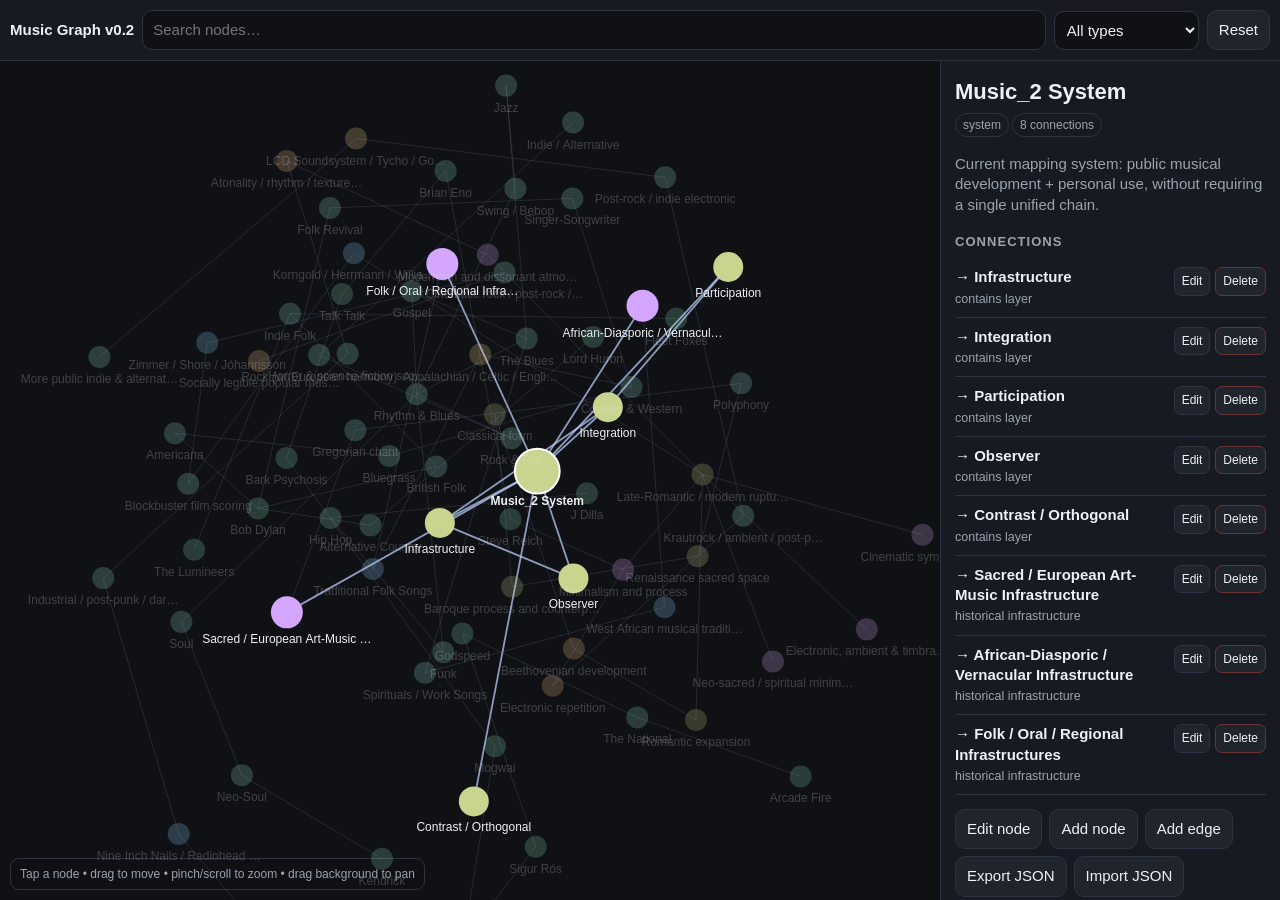
==== index.html @ 8665365a "Add files via upload" ====
<!doctype html>
<html lang="en">
<head>
<meta charset="utf-8" />
<meta name="viewport" content="width=device-width,initial-scale=1,viewport-fit=cover" />
<title>Music Graph v0.2</title>
<style>
:root{--bg:#0f1115;--panel:#171a21;--panel2:#20242d;--text:#eef1f5;--muted:#9aa3af;--border:#2d3340;--accent:#8fb5ff;--danger:#ff8f8f;--ok:#8fd9b6}
*{box-sizing:border-box} body{margin:0;font:15px/1.35 -apple-system,BlinkMacSystemFont,"Segoe UI",sans-serif;background:var(--bg);color:var(--text);height:100dvh;overflow:hidden}
button,input,select,textarea{font:inherit;color:inherit} button{background:var(--panel2);border:1px solid var(--border);border-radius:10px;padding:9px 11px} button:active{transform:translateY(1px)}
#app{display:grid;grid-template-rows:auto 1fr;height:100dvh}.topbar{display:flex;gap:8px;align-items:center;padding:10px max(10px,env(safe-area-inset-right)) 10px max(10px,env(safe-area-inset-left));border-bottom:1px solid var(--border);background:var(--panel);z-index:5}.brand{font-weight:700;white-space:nowrap}.search{flex:1;min-width:80px;background:var(--bg);border:1px solid var(--border);border-radius:10px;padding:9px 10px}.topbar select{background:var(--bg);border:1px solid var(--border);border-radius:10px;padding:9px 8px;max-width:145px}
.main{display:grid;grid-template-columns:1fr 340px;min-height:0}.canvasWrap{position:relative;min-width:0;min-height:0}.canvasWrap canvas{width:100%;height:100%;display:block;touch-action:none}.hint{position:absolute;left:10px;bottom:10px;background:#0f1115cc;border:1px solid var(--border);border-radius:9px;padding:7px 9px;color:var(--muted);font-size:12px;pointer-events:none}.panel{border-left:1px solid var(--border);background:var(--panel);padding:14px;overflow:auto}.muted{color:var(--muted)}.pill{display:inline-block;border:1px solid var(--border);border-radius:999px;padding:3px 7px;margin:2px 3px 2px 0;font-size:12px;color:var(--muted)}.nodeTitle{font-size:22px;font-weight:700;margin:2px 0 4px}.section{margin-top:18px}.section h3{font-size:13px;text-transform:uppercase;letter-spacing:.08em;color:var(--muted);margin:0 0 8px}.edge{padding:9px 0;border-bottom:1px solid var(--border)}.edgeMain{display:flex;align-items:flex-start;justify-content:space-between;gap:8px}.edgeJump{min-width:0;flex:1;cursor:pointer}.edge b{display:block;font-weight:600}.edge small{color:var(--muted)}.edgeActions{display:flex;gap:5px;flex-shrink:0}.edgeActions button{padding:5px 7px;font-size:12px;border-radius:7px}.edgeSelected{background:#20242d;border-radius:8px;padding-left:7px;padding-right:7px}.toolbar{display:flex;flex-wrap:wrap;gap:7px;margin-top:14px}.status{font-size:12px;color:var(--muted);margin-top:8px}.form{display:grid;gap:8px}.form input,.form select,.form textarea{width:100%;background:var(--bg);border:1px solid var(--border);border-radius:9px;padding:9px}.form textarea{min-height:74px;resize:vertical}.tabs{display:flex;gap:6px;margin-bottom:12px}.tabs button.active{outline:2px solid var(--accent)}.danger{border-color:#6b3434}.ok{color:var(--ok)}
#drawerBtn{display:none}.modal{position:fixed;inset:0;background:#0008;display:none;align-items:flex-end;z-index:20}.modal.open{display:flex}.sheet{background:var(--panel);border-radius:18px 18px 0 0;width:100%;max-height:82dvh;overflow:auto;padding:16px 16px calc(16px + env(safe-area-inset-bottom))}.sheetHead{display:flex;align-items:center;justify-content:space-between;margin-bottom:12px}.sheetHead h2{margin:0;font-size:18px}
@media(max-width:760px){.main{grid-template-columns:1fr}.panel{display:none}.brand{font-size:13px}.topbar select{max-width:115px}#drawerBtn{display:block}.hint{bottom:8px}.topbar{gap:6px}.topbar button{padding:9px}.search{max-width:none}}

.canvasWrap canvas{position:absolute;inset:0;z-index:2}.fallbackGraph{position:absolute;inset:0;width:100%;height:100%;z-index:1;background:var(--bg)}
.fbedges line{stroke:#4c5567;stroke-width:1.2;opacity:.55}.fbnode circle{fill:#98a2b3;stroke:#0f1115;stroke-width:2}.fbnode text{fill:#d9dee7;font-size:11px;font-family:-apple-system,BlinkMacSystemFont,"Segoe UI",sans-serif}.fbnode.root circle{fill:#d7b56d}.fbnode.layer circle{fill:#91b5e8}.fbnode.artist circle{fill:#9bc7a7}.fbnode.style circle{fill:#c7a2cf}.fbnode.other circle{fill:#aaa}
.noScriptNote{position:absolute;left:12px;top:12px;z-index:3;background:#171a21e8;border:1px solid var(--border);border-radius:10px;padding:8px 10px;color:var(--muted);font-size:12px;max-width:310px}
</style>
</head>
<body>
<div id="app">
  <div class="topbar">
    <div class="brand">Music Graph v0.2</div>
    <input id="search" class="search" placeholder="Search nodes…" autocomplete="off" />
    <select id="typeFilter"><option value="">All types</option></select>
    <button id="resetBtn" title="Reset view">Reset</button>
    <button id="drawerBtn">Details</button>
  </div>
  <div class="main">
    <div class="canvasWrap"><svg id="fallbackGraph" class="fallbackGraph" viewBox="0 0 1400 1050" preserveAspectRatio="xMidYMid meet" role="img" aria-label="Music graph overview">
<g class="fbedges"><line x1="940.7" y1="666.2" x2="958.1" y2="701.2" /><line x1="940.7" y1="666.2" x2="970.9" y2="691.3" /><line x1="940.7" y1="666.2" x2="977.9" y2="677.0" /><line x1="940.7" y1="666.2" x2="942.2" y2="702.2" /><line x1="940.7" y1="666.2" x2="969.9" y2="654.1" /><line x1="942.2" y1="702.2" x2="958.1" y2="701.2" /><line x1="958.1" y1="701.2" x2="970.9" y2="691.3" /><line x1="970.9" y1="691.3" x2="977.9" y2="677.0" /><line x1="940.7" y1="666.2" x2="892.9" y2="668.8" /><line x1="940.7" y1="666.2" x2="1001.3" y2="578.1" /><line x1="940.7" y1="666.2" x2="856.9" y2="721.9" /><line x1="892.9" y1="668.8" x2="844.2" y2="663.2" /><line x1="844.2" y1="663.2" x2="796.6" y2="647.3" /><line x1="796.6" y1="647.3" x2="754.5" y2="612.7" /><line x1="754.5" y1="612.7" x2="716.8" y2="568.0" /><line x1="716.8" y1="568.0" x2="683.6" y2="515.6" /><line x1="683.6" y1="515.6" x2="655.7" y2="456.4" /><line x1="655.7" y1="456.4" x2="634.1" y2="390.4" /><line x1="634.1" y1="390.4" x2="616.6" y2="318.6" /><line x1="616.6" y1="318.6" x2="626.1" y2="292.0" /><line x1="616.6" y1="318.6" x2="675.0" y2="290.6" /><line x1="616.6" y1="318.6" x2="559.0" y2="335.1" /><line x1="616.6" y1="318.6" x2="591.0" y2="326.6" /><line x1="616.6" y1="318.6" x2="593.2" y2="296.4" /><line x1="616.6" y1="318.6" x2="596.2" y2="254.5" /><line x1="596.2" y1="254.5" x2="578.4" y2="197.3" /><line x1="578.4" y1="197.3" x2="563.2" y2="146.4" /><line x1="563.2" y1="146.4" x2="550.6" y2="103.0" /><line x1="550.6" y1="103.0" x2="541.5" y2="70.0" /><line x1="675.0" y1="290.6" x2="727.6" y2="263.0" /><line x1="727.6" y1="263.0" x2="775.0" y2="237.1" /><line x1="775.0" y1="237.1" x2="817.1" y2="213.6" /><line x1="817.1" y1="213.6" x2="853.1" y2="193.4" /><line x1="853.1" y1="193.4" x2="881.4" y2="178.3" /><line x1="559.0" y1="335.1" x2="605.3" y2="372.0" /><line x1="605.3" y1="372.0" x2="656.8" y2="396.7" /><line x1="656.8" y1="396.7" x2="704.8" y2="415.8" /><line x1="704.8" y1="415.8" x2="746.9" y2="430.6" /><line x1="746.9" y1="430.6" x2="780.2" y2="441.6" /><line x1="487.9" y1="313.1" x2="422.5" y2="288.3" /><line x1="422.5" y1="288.3" x2="360.9" y2="259.7" /><line x1="360.9" y1="259.7" x2="304.3" y2="230.7" /><line x1="304.3" y1="230.7" x2="252.7" y2="201.8" /><line x1="252.7" y1="201.8" x2="205.8" y2="173.4" /><line x1="205.8" y1="173.4" x2="163.8" y2="145.9" /><line x1="163.8" y1="145.9" x2="127.0" y2="120.1" /><line x1="127.0" y1="120.1" x2="95.5" y2="96.8" /><line x1="95.5" y1="96.8" x2="70.0" y2="78.4" /><line x1="559.0" y1="335.1" x2="487.9" y2="313.1" /><line x1="1001.3" y1="578.1" x2="1057.2" y2="489.4" /><line x1="1057.2" y1="489.4" x2="1109.2" y2="399.9" /><line x1="1109.2" y1="399.9" x2="1158.9" y2="310.2" /><line x1="1158.9" y1="310.2" x2="1176.7" y2="269.2" /><line x1="1158.9" y1="310.2" x2="1190.9" y2="293.3" /><line x1="1190.9" y1="293.3" x2="1207.7" y2="263.5" /><line x1="1158.9" y1="310.2" x2="1198.1" y2="232.8" /><line x1="1176.7" y1="269.2" x2="1198.1" y2="232.8" /><line x1="1207.7" y1="263.5" x2="1198.1" y2="232.8" /><line x1="1198.1" y1="232.8" x2="1250.3" y2="210.0" /><line x1="1198.1" y1="232.8" x2="1192.1" y2="173.7" /><line x1="1198.1" y1="232.8" x2="1224.4" y2="177.7" /><line x1="1250.3" y1="210.0" x2="1295.4" y2="190.6" /><line x1="1192.1" y1="173.7" x2="1190.7" y2="122.4" /><line x1="1224.4" y1="177.7" x2="1248.8" y2="131.0" /><line x1="1295.4" y1="190.6" x2="1330.0" y2="177.0" /><line x1="1190.7" y1="122.4" x2="1192.9" y2="84.4" /><line x1="1248.8" y1="131.0" x2="1269.4" y2="97.7" /><line x1="856.9" y1="721.9" x2="771.1" y2="769.1" /><line x1="771.1" y1="769.1" x2="684.9" y2="809.6" /><line x1="684.9" y1="809.6" x2="599.3" y2="845.5" /><line x1="599.3" y1="845.5" x2="537.0" y2="861.8" /><line x1="599.3" y1="845.5" x2="543.5" y2="878.3" /><line x1="537.0" y1="861.8" x2="479.4" y2="882.8" /><line x1="543.5" y1="878.3" x2="486.1" y2="900.1" /><line x1="479.4" y1="882.8" x2="430.0" y2="910.1" /><line x1="486.1" y1="900.1" x2="430.0" y2="910.1" /><line x1="430.0" y1="910.1" x2="407.3" y2="948.5" /><line x1="430.0" y1="910.1" x2="366.2" y2="918.9" /><line x1="366.2" y1="918.9" x2="310.3" y2="930.0" /><line x1="407.3" y1="948.5" x2="391.5" y2="980.0" /><line x1="310.3" y1="930.0" x2="274.6" y2="928.2" /><line x1="310.3" y1="930.0" x2="281.5" y2="952.0" /></g>
<g class="fbnodes"><g class="fbnode other" transform="translate(940.7,666.2)"><circle r="7"/><text y="21" text-anchor="middle">Music_2 System</text><title>Music_2 System — system</title></g><g class="fbnode layer" transform="translate(958.1,701.2)"><circle r="7"/><text y="21" text-anchor="middle">Infrastructure</text><title>Infrastructure — layer</title></g><g class="fbnode layer" transform="translate(970.9,691.3)"><circle r="7"/><text y="21" text-anchor="middle">Integration</text><title>Integration — layer</title></g><g class="fbnode layer" transform="translate(977.9,677.0)"><circle r="7"/><text y="21" text-anchor="middle">Participation</text><title>Participation — layer</title></g><g class="fbnode layer" transform="translate(942.2,702.2)"><circle r="7"/><text y="21" text-anchor="middle">Observer</text><title>Observer — layer</title></g><g class="fbnode layer" transform="translate(969.9,654.1)"><circle r="7"/><text y="21" text-anchor="middle">Contrast / Orthogonal</text><title>Contrast / Orthogonal — layer</title></g><g class="fbnode root" transform="translate(892.9,668.8)"><circle r="11"/><text y="25" text-anchor="middle">Sacred / European Art-M…</text><title>Sacred / European Art-Music Infrastructure — infrastructure</title></g><g class="fbnode root" transform="translate(1001.3,578.1)"><circle r="11"/><text y="25" text-anchor="middle">African-Diasporic / Ver…</text><title>African-Diasporic / Vernacular Infrastructure — infrastructure</title></g><g class="fbnode root" transform="translate(856.9,721.9)"><circle r="11"/><text y="25" text-anchor="middle">Folk / Oral / Regional …</text><title>Folk / Oral / Regional Infrastructures — infrastructure</title></g><g class="fbnode style" transform="translate(844.2,663.2)"><circle r="7"/><text y="21" text-anchor="middle">Gregorian chant</text><title>Gregorian chant — genre/style</title></g><g class="fbnode style" transform="translate(796.6,647.3)"><circle r="7"/><text y="21" text-anchor="middle">Polyphony</text><title>Polyphony — genre/style</title></g><g class="fbnode style" transform="translate(754.5,612.7)"><circle r="7"/><text y="21" text-anchor="middle">Renaissance sacred space</text><title>Renaissance sacred space — period/style</title></g><g class="fbnode style" transform="translate(716.8,568.0)"><circle r="7"/><text y="21" text-anchor="middle">Baroque process and cou…</text><title>Baroque process and counterpoint — period/style</title></g><g class="fbnode style" transform="translate(683.6,515.6)"><circle r="7"/><text y="21" text-anchor="middle">Classical form</text><title>Classical form — period/style</title></g><g class="fbnode style" transform="translate(655.7,456.4)"><circle r="7"/><text y="21" text-anchor="middle">Beethovenian development</text><title>Beethovenian development — concept/style</title></g><g class="fbnode style" transform="translate(634.1,390.4)"><circle r="7"/><text y="21" text-anchor="middle">Romantic expansion</text><title>Romantic expansion — period/style</title></g><g class="fbnode style" transform="translate(616.6,318.6)"><circle r="7"/><text y="21" text-anchor="middle">Late-Romantic / modern …</text><title>Late-Romantic / modern rupture — period/style</title></g><g class="fbnode other" transform="translate(626.1,292.0)"><circle r="7"/><text y="21" text-anchor="middle">Cinematic symphonism</text><title>Cinematic symphonism — branch</title></g><g class="fbnode other" transform="translate(675.0,290.6)"><circle r="7"/><text y="21" text-anchor="middle">Modernism and dissonant…</text><title>Modernism and dissonant atmosphere — branch</title></g><g class="fbnode other" transform="translate(559.0,335.1)"><circle r="7"/><text y="21" text-anchor="middle">Minimalism and process</text><title>Minimalism and process — branch</title></g><g class="fbnode other" transform="translate(591.0,326.6)"><circle r="7"/><text y="21" text-anchor="middle">Neo-sacred / spiritual …</text><title>Neo-sacred / spiritual minimalism — branch</title></g><g class="fbnode other" transform="translate(593.2,296.4)"><circle r="7"/><text y="21" text-anchor="middle">Electronic, ambient &amp; t…</text><title>Electronic, ambient &amp; timbral composition — branch</title></g><g class="fbnode artist" transform="translate(596.2,254.5)"><circle r="7"/><text y="21" text-anchor="middle">Korngold / Herrmann / W…</text><title>Korngold / Herrmann / Williams — artist group</title></g><g class="fbnode style" transform="translate(578.4,197.3)"><circle r="7"/><text y="21" text-anchor="middle">Blockbuster film scoring</text><title>Blockbuster film scoring — genre/style</title></g><g class="fbnode artist" transform="translate(563.2,146.4)"><circle r="7"/><text y="21" text-anchor="middle">Zimmer / Shore / Jóhann…</text><title>Zimmer / Shore / Jóhannsson — artist group</title></g><g class="fbnode style" transform="translate(550.6,103.0)"><circle r="7"/><text y="21" text-anchor="middle">Cinematic rock / post-r…</text><title>Cinematic rock / post-rock / electronic / indie — genre/style</title></g><g class="fbnode style" transform="translate(541.5,70.0)"><circle r="7"/><text y="21" text-anchor="middle">Socially legible popula…</text><title>Socially legible popular music — concept/style</title></g><g class="fbnode style" transform="translate(727.6,263.0)"><circle r="7"/><text y="21" text-anchor="middle">Atonality / rhythm / te…</text><title>Atonality / rhythm / texture / sonic threat — concept/style</title></g><g class="fbnode style" transform="translate(775.0,237.1)"><circle r="7"/><text y="21" text-anchor="middle">Horror &amp; science-fictio…</text><title>Horror &amp; science-fiction scoring — genre/style</title></g><g class="fbnode style" transform="translate(817.1,213.6)"><circle r="7"/><text y="21" text-anchor="middle">Industrial / post-punk …</text><title>Industrial / post-punk / dark electronic — genre/style</title></g><g class="fbnode artist" transform="translate(853.1,193.4)"><circle r="7"/><text y="21" text-anchor="middle">Nine Inch Nails / Radio…</text><title>Nine Inch Nails / Radiohead / darker indie — artist group</title></g><g class="fbnode style" transform="translate(881.4,178.3)"><circle r="7"/><text y="21" text-anchor="middle">Public rock &amp; alternati…</text><title>Public rock &amp; alternative descendants — genre/style</title></g><g class="fbnode style" transform="translate(605.3,372.0)"><circle r="7"/><text y="21" text-anchor="middle">Electronic repetition</text><title>Electronic repetition — concept/style</title></g><g class="fbnode style" transform="translate(656.8,396.7)"><circle r="7"/><text y="21" text-anchor="middle">Krautrock / ambient / p…</text><title>Krautrock / ambient / post-punk process — genre/style</title></g><g class="fbnode style" transform="translate(704.8,415.8)"><circle r="7"/><text y="21" text-anchor="middle">Post-rock / indie elect…</text><title>Post-rock / indie electronic — genre/style</title></g><g class="fbnode artist" transform="translate(746.9,430.6)"><circle r="7"/><text y="21" text-anchor="middle">LCD Soundsystem / Tycho…</text><title>LCD Soundsystem / Tycho / Goodbye Sky Harbor — artist/work group</title></g><g class="fbnode style" transform="translate(780.2,441.6)"><circle r="7"/><text y="21" text-anchor="middle">More public indie &amp; alt…</text><title>More public indie &amp; alternative forms — genre/style</title></g><g class="fbnode artist" transform="translate(487.9,313.1)"><circle r="7"/><text y="21" text-anchor="middle">Steve Reich</text><title>Steve Reich — artist</title></g><g class="fbnode artist" transform="translate(422.5,288.3)"><circle r="7"/><text y="21" text-anchor="middle">Brian Eno</text><title>Brian Eno — artist</title></g><g class="fbnode artist" transform="translate(360.9,259.7)"><circle r="7"/><text y="21" text-anchor="middle">Talk Talk</text><title>Talk Talk — artist</title></g><g class="fbnode artist" transform="translate(304.3,230.7)"><circle r="7"/><text y="21" text-anchor="middle">Bark Psychosis</text><title>Bark Psychosis — artist</title></g><g class="fbnode artist" transform="translate(252.7,201.8)"><circle r="7"/><text y="21" text-anchor="middle">Mogwai</text><title>Mogwai — artist</title></g><g class="fbnode artist" transform="translate(205.8,173.4)"><circle r="7"/><text y="21" text-anchor="middle">Explosions in the Sky</text><title>Explosions in the Sky — artist</title></g><g class="fbnode artist" transform="translate(163.8,145.9)"><circle r="7"/><text y="21" text-anchor="middle">Sigur Rós</text><title>Sigur Rós — artist</title></g><g class="fbnode artist" transform="translate(127.0,120.1)"><circle r="7"/><text y="21" text-anchor="middle">Godspeed</text><title>Godspeed — artist</title></g><g class="fbnode artist" transform="translate(95.5,96.8)"><circle r="7"/><text y="21" text-anchor="middle">The National</text><title>The National — artist</title></g><g class="fbnode artist" transform="translate(70.0,78.4)"><circle r="7"/><text y="21" text-anchor="middle">Arcade Fire</text><title>Arcade Fire — artist</title></g><g class="fbnode style" transform="translate(1057.2,489.4)"><circle r="7"/><text y="21" text-anchor="middle">West African musical tr…</text><title>West African musical traditions — tradition</title></g><g class="fbnode style" transform="translate(1109.2,399.9)"><circle r="7"/><text y="21" text-anchor="middle">Spirituals / Work Songs</text><title>Spirituals / Work Songs — genre/style</title></g><g class="fbnode style" transform="translate(1158.9,310.2)"><circle r="7"/><text y="21" text-anchor="middle">The Blues</text><title>The Blues — genre/style</title></g><g class="fbnode style" transform="translate(1176.7,269.2)"><circle r="7"/><text y="21" text-anchor="middle">Gospel</text><title>Gospel — genre/style</title></g><g class="fbnode style" transform="translate(1190.9,293.3)"><circle r="7"/><text y="21" text-anchor="middle">Jazz</text><title>Jazz — genre/style</title></g><g class="fbnode style" transform="translate(1207.7,263.5)"><circle r="7"/><text y="21" text-anchor="middle">Swing / Bebop</text><title>Swing / Bebop — genre/style</title></g><g class="fbnode style" transform="translate(1198.1,232.8)"><circle r="7"/><text y="21" text-anchor="middle">Rhythm &amp; Blues</text><title>Rhythm &amp; Blues — genre/style</title></g><g class="fbnode style" transform="translate(1250.3,210.0)"><circle r="7"/><text y="21" text-anchor="middle">Soul</text><title>Soul — genre/style</title></g><g class="fbnode style" transform="translate(1192.1,173.7)"><circle r="7"/><text y="21" text-anchor="middle">Funk</text><title>Funk — genre/style</title></g><g class="fbnode style" transform="translate(1224.4,177.7)"><circle r="7"/><text y="21" text-anchor="middle">Rock &amp; Roll</text><title>Rock &amp; Roll — genre/style</title></g><g class="fbnode style" transform="translate(1295.4,190.6)"><circle r="7"/><text y="21" text-anchor="middle">Neo-Soul</text><title>Neo-Soul — genre/style</title></g><g class="fbnode style" transform="translate(1190.7,122.4)"><circle r="7"/><text y="21" text-anchor="middle">Hip Hop</text><title>Hip Hop — genre/style</title></g><g class="fbnode style" transform="translate(1248.8,131.0)"><circle r="7"/><text y="21" text-anchor="middle">Rock (w/ European harmo…</text><title>Rock (w/ European harmony) — genre/style</title></g><g class="fbnode artist" transform="translate(1330.0,177.0)"><circle r="7"/><text y="21" text-anchor="middle">Kendrick</text><title>Kendrick — artist</title></g><g class="fbnode artist" transform="translate(1192.9,84.4)"><circle r="7"/><text y="21" text-anchor="middle">J Dilla</text><title>J Dilla — artist</title></g><g class="fbnode style" transform="translate(1269.4,97.7)"><circle r="7"/><text y="21" text-anchor="middle">Indie / Alternative</text><title>Indie / Alternative — genre/style</title></g><g class="fbnode style" transform="translate(771.1,769.1)"><circle r="7"/><text y="21" text-anchor="middle">Traditional Folk Songs</text><title>Traditional Folk Songs — tradition</title></g><g class="fbnode style" transform="translate(684.9,809.6)"><circle r="7"/><text y="21" text-anchor="middle">Appalachian / Celtic / …</text><title>Appalachian / Celtic / English / Scandinavian / Mediterranean traditions — tradition group</title></g><g class="fbnode style" transform="translate(599.3,845.5)"><circle r="7"/><text y="21" text-anchor="middle">Country &amp; Western</text><title>Country &amp; Western — genre/style</title></g><g class="fbnode style" transform="translate(537.0,861.8)"><circle r="7"/><text y="21" text-anchor="middle">Bluegrass</text><title>Bluegrass — genre/style</title></g><g class="fbnode style" transform="translate(543.5,878.3)"><circle r="7"/><text y="21" text-anchor="middle">Singer-Songwriter</text><title>Singer-Songwriter — genre/style</title></g><g class="fbnode style" transform="translate(479.4,882.8)"><circle r="7"/><text y="21" text-anchor="middle">Americana</text><title>Americana — genre/style</title></g><g class="fbnode style" transform="translate(486.1,900.1)"><circle r="7"/><text y="21" text-anchor="middle">Folk Revival</text><title>Folk Revival — genre/style</title></g><g class="fbnode artist" transform="translate(430.0,910.1)"><circle r="7"/><text y="21" text-anchor="middle">Bob Dylan</text><title>Bob Dylan — artist</title></g><g class="fbnode style" transform="translate(366.2,918.9)"><circle r="7"/><text y="21" text-anchor="middle">British Folk</text><title>British Folk — genre/style</title></g><g class="fbnode style" transform="translate(407.3,948.5)"><circle r="7"/><text y="21" text-anchor="middle">Alternative Country</text><title>Alternative Country — genre/style</title></g><g class="fbnode style" transform="translate(310.3,930.0)"><circle r="7"/><text y="21" text-anchor="middle">Indie Folk</text><title>Indie Folk — genre/style</title></g><g class="fbnode artist" transform="translate(391.5,980.0)"><circle r="7"/><text y="21" text-anchor="middle">Lord Huron</text><title>Lord Huron — artist</title></g><g class="fbnode artist" transform="translate(274.6,928.2)"><circle r="7"/><text y="21" text-anchor="middle">Fleet Foxes</text><title>Fleet Foxes — artist</title></g><g class="fbnode artist" transform="translate(281.5,952.0)"><circle r="7"/><text y="21" text-anchor="middle">The Lumineers</text><title>The Lumineers — artist</title></g></g>
</svg><div id="previewNote" class="noScriptNote">Static preview. For search, editing and tap interaction, open the hosted version in Safari.</div><canvas id="graph"></canvas><div class="hint">Tap a node • drag to move • pinch/scroll to zoom • drag background to pan</div></div>
    <aside id="panel" class="panel"></aside>
  </div>
</div>
<div id="modal" class="modal"><div class="sheet"><div class="sheetHead"><h2>Node details</h2><button id="closeModal">Close</button></div><div id="mobilePanel"></div></div></div>
<script>
const SEED = {
  nodes: [
    {id:'system',name:'Music_2 System',type:'system',notes:'Current mapping system: public musical development + personal use, without requiring a single unified chain.'},
    {id:'layer_infra',name:'Infrastructure',type:'layer',notes:'Preserves continuity across time and major life transitions.'},
    {id:'layer_integ',name:'Integration',type:'layer',notes:'Connects inner life to ordinary social life.'},
    {id:'layer_part',name:'Participation',type:'layer',notes:'Helps join life from inside the moment; kinetic, immediate, social, present-tense.'},
    {id:'layer_obs',name:'Observer',type:'layer',notes:'Helps stand slightly outside experience and interpret it.'},
    {id:'layer_contrast',name:'Contrast / Orthogonal',type:'layer',notes:'Supplies a state missing from the rest of life.'},

    {id:'sacred_root',name:'Sacred / European Art-Music Infrastructure',type:'infrastructure',notes:'Form, harmony, orchestration, sacred space, developmental narrative, modern compositional forks.'},
    {id:'african_root',name:'African-Diasporic / Vernacular Infrastructure',type:'infrastructure',notes:'Groove, repetition, improvisation, call and response, embodied participation, timbral identity, communal transformation.'},
    {id:'folk_root',name:'Folk / Oral / Regional Infrastructures',type:'infrastructure',notes:'Narrative song, memory, place, ritual, communal repertoire, inherited identity.'},

    {id:'gregorian',name:'Gregorian chant',type:'genre/style'}, {id:'polyphony',name:'Polyphony',type:'genre/style'}, {id:'renaissance_sacred',name:'Renaissance sacred space',type:'period/style'}, {id:'baroque',name:'Baroque process and counterpoint',type:'period/style'}, {id:'classical',name:'Classical form',type:'period/style'}, {id:'beethoven_dev',name:'Beethovenian development',type:'concept/style'}, {id:'romantic',name:'Romantic expansion',type:'period/style'}, {id:'late_romantic',name:'Late-Romantic / modern rupture',type:'period/style'},
    {id:'cinematic_sym',name:'Cinematic symphonism',type:'branch'}, {id:'modernism',name:'Modernism and dissonant atmosphere',type:'branch'}, {id:'minimalism',name:'Minimalism and process',type:'branch'}, {id:'neo_sacred',name:'Neo-sacred / spiritual minimalism',type:'branch'}, {id:'electronic_ambient',name:'Electronic, ambient & timbral composition',type:'branch'},

    {id:'korngold_herrmann_williams',name:'Korngold / Herrmann / Williams',type:'artist group'}, {id:'blockbuster_score',name:'Blockbuster film scoring',type:'genre/style'}, {id:'zimmer_shore_johannsson',name:'Zimmer / Shore / Jóhannsson',type:'artist group'}, {id:'cinematic_rock',name:'Cinematic rock / post-rock / electronic / indie',type:'genre/style'}, {id:'social_pop',name:'Socially legible popular music',type:'concept/style'},
    {id:'atonal_texture',name:'Atonality / rhythm / texture / sonic threat',type:'concept/style'}, {id:'horror_scifi',name:'Horror & science-fiction scoring',type:'genre/style'}, {id:'industrial_postpunk',name:'Industrial / post-punk / dark electronic',type:'genre/style'}, {id:'nin_radiohead',name:'Nine Inch Nails / Radiohead / darker indie',type:'artist group'}, {id:'public_alt',name:'Public rock & alternative descendants',type:'genre/style'},
    {id:'electronic_rep',name:'Electronic repetition',type:'concept/style'}, {id:'kraut_ambient',name:'Krautrock / ambient / post-punk process',type:'genre/style'}, {id:'postrock_indieelec',name:'Post-rock / indie electronic',type:'genre/style'}, {id:'lcd_tycho_gsh',name:'LCD Soundsystem / Tycho / Goodbye Sky Harbor',type:'artist/work group'}, {id:'public_indie',name:'More public indie & alternative forms',type:'genre/style'},

    {id:'reich',name:'Steve Reich',type:'artist'}, {id:'eno',name:'Brian Eno',type:'artist'}, {id:'talktalk',name:'Talk Talk',type:'artist'}, {id:'bark',name:'Bark Psychosis',type:'artist'}, {id:'mogwai',name:'Mogwai',type:'artist'}, {id:'eits',name:'Explosions in the Sky',type:'artist'}, {id:'sigur',name:'Sigur Rós',type:'artist'}, {id:'godspeed',name:'Godspeed',type:'artist'}, {id:'national',name:'The National',type:'artist'}, {id:'arcade',name:'Arcade Fire',type:'artist'},

    {id:'west_africa',name:'West African musical traditions',type:'tradition'}, {id:'spirituals',name:'Spirituals / Work Songs',type:'genre/style'}, {id:'blues',name:'The Blues',type:'genre/style'}, {id:'gospel',name:'Gospel',type:'genre/style'}, {id:'jazz',name:'Jazz',type:'genre/style'}, {id:'swing_bebop',name:'Swing / Bebop',type:'genre/style'}, {id:'rnb',name:'Rhythm & Blues',type:'genre/style'}, {id:'soul',name:'Soul',type:'genre/style'}, {id:'funk',name:'Funk',type:'genre/style'}, {id:'rockroll',name:'Rock & Roll',type:'genre/style'}, {id:'neosoul',name:'Neo-Soul',type:'genre/style'}, {id:'hiphop',name:'Hip Hop',type:'genre/style'}, {id:'rock',name:'Rock (w/ European harmony)',type:'genre/style'}, {id:'kendrick',name:'Kendrick',type:'artist'}, {id:'jdilla',name:'J Dilla',type:'artist'}, {id:'indie_alt',name:'Indie / Alternative',type:'genre/style'},

    {id:'trad_folk',name:'Traditional Folk Songs',type:'tradition'}, {id:'regional_trad',name:'Appalachian / Celtic / English / Scandinavian / Mediterranean traditions',type:'tradition group'}, {id:'country_western',name:'Country & Western',type:'genre/style'}, {id:'bluegrass',name:'Bluegrass',type:'genre/style'}, {id:'singersong',name:'Singer-Songwriter',type:'genre/style'}, {id:'americana',name:'Americana',type:'genre/style'}, {id:'folk_revival',name:'Folk Revival',type:'genre/style'}, {id:'dylan',name:'Bob Dylan',type:'artist'}, {id:'brit_folk',name:'British Folk',type:'genre/style'}, {id:'alt_country',name:'Alternative Country',type:'genre/style'}, {id:'indie_folk',name:'Indie Folk',type:'genre/style'}, {id:'lord_huron',name:'Lord Huron',type:'artist'}, {id:'fleet_foxes',name:'Fleet Foxes',type:'artist'}, {id:'lumineers',name:'The Lumineers',type:'artist'}
  ],
  edges: [
    {source:'system',target:'layer_infra',type:'contains layer'}, {source:'system',target:'layer_integ',type:'contains layer'}, {source:'system',target:'layer_part',type:'contains layer'}, {source:'system',target:'layer_obs',type:'contains layer'}, {source:'system',target:'layer_contrast',type:'contains layer'},
    {source:'layer_obs',target:'layer_infra',type:'extends toward'}, {source:'layer_infra',target:'layer_integ',type:'extends toward'}, {source:'layer_integ',target:'layer_part',type:'extends toward'},
    {source:'system',target:'sacred_root',type:'historical infrastructure'}, {source:'system',target:'african_root',type:'historical infrastructure'}, {source:'system',target:'folk_root',type:'historical infrastructure'},

    {source:'sacred_root',target:'gregorian',type:'begins from'}, {source:'gregorian',target:'polyphony',type:'develops into'}, {source:'polyphony',target:'renaissance_sacred',type:'develops into'}, {source:'renaissance_sacred',target:'baroque',type:'develops into'}, {source:'baroque',target:'classical',type:'develops into'}, {source:'classical',target:'beethoven_dev',type:'develops into'}, {source:'beethoven_dev',target:'romantic',type:'develops into'}, {source:'romantic',target:'late_romantic',type:'develops into'},
    {source:'late_romantic',target:'cinematic_sym',type:'forks to'}, {source:'late_romantic',target:'modernism',type:'forks to'}, {source:'late_romantic',target:'minimalism',type:'forks to'}, {source:'late_romantic',target:'neo_sacred',type:'forks to'}, {source:'late_romantic',target:'electronic_ambient',type:'forks to'},
    {source:'late_romantic',target:'korngold_herrmann_williams',type:'film-score chain'}, {source:'korngold_herrmann_williams',target:'blockbuster_score',type:'develops into'}, {source:'blockbuster_score',target:'zimmer_shore_johannsson',type:'develops into'}, {source:'zimmer_shore_johannsson',target:'cinematic_rock',type:'develops into'}, {source:'cinematic_rock',target:'social_pop',type:'develops into'},
    {source:'modernism',target:'atonal_texture',type:'develops into'}, {source:'atonal_texture',target:'horror_scifi',type:'develops into'}, {source:'horror_scifi',target:'industrial_postpunk',type:'develops into'}, {source:'industrial_postpunk',target:'nin_radiohead',type:'develops into'}, {source:'nin_radiohead',target:'public_alt',type:'develops into'},
    {source:'minimalism',target:'electronic_rep',type:'develops into'}, {source:'electronic_rep',target:'kraut_ambient',type:'develops into'}, {source:'kraut_ambient',target:'postrock_indieelec',type:'develops into'}, {source:'postrock_indieelec',target:'lcd_tycho_gsh',type:'develops into'}, {source:'lcd_tycho_gsh',target:'public_indie',type:'develops into'},
    {source:'reich',target:'eno',type:'post-rock sketch'}, {source:'eno',target:'talktalk',type:'post-rock sketch'}, {source:'talktalk',target:'bark',type:'post-rock sketch'}, {source:'bark',target:'mogwai',type:'post-rock sketch'}, {source:'mogwai',target:'eits',type:'post-rock sketch'}, {source:'eits',target:'sigur',type:'post-rock sketch'}, {source:'sigur',target:'godspeed',type:'post-rock sketch'}, {source:'godspeed',target:'national',type:'post-rock sketch'}, {source:'national',target:'arcade',type:'post-rock sketch'}, {source:'minimalism',target:'reich',type:'missing-piece chain'},

    {source:'african_root',target:'west_africa',type:'begins from'}, {source:'west_africa',target:'spirituals',type:'develops into'}, {source:'spirituals',target:'blues',type:'develops into'}, {source:'blues',target:'gospel',type:'branches to'}, {source:'blues',target:'jazz',type:'branches to'}, {source:'jazz',target:'swing_bebop',type:'develops into'}, {source:'blues',target:'rnb',type:'develops into'}, {source:'gospel',target:'rnb',type:'feeds into'}, {source:'swing_bebop',target:'rnb',type:'feeds into'}, {source:'rnb',target:'soul',type:'branches to'}, {source:'rnb',target:'funk',type:'branches to'}, {source:'rnb',target:'rockroll',type:'branches to'}, {source:'soul',target:'neosoul',type:'develops into'}, {source:'funk',target:'hiphop',type:'develops into'}, {source:'rockroll',target:'rock',type:'develops into'}, {source:'neosoul',target:'kendrick',type:'current sketch'}, {source:'hiphop',target:'jdilla',type:'current sketch'}, {source:'rock',target:'indie_alt',type:'develops into'},

    {source:'folk_root',target:'trad_folk',type:'begins from'}, {source:'trad_folk',target:'regional_trad',type:'develops into'}, {source:'regional_trad',target:'country_western',type:'develops into'}, {source:'country_western',target:'bluegrass',type:'branches to'}, {source:'country_western',target:'singersong',type:'branches to'}, {source:'bluegrass',target:'americana',type:'develops into'}, {source:'singersong',target:'folk_revival',type:'develops into'}, {source:'americana',target:'dylan',type:'current sketch'}, {source:'folk_revival',target:'dylan',type:'current sketch'}, {source:'dylan',target:'alt_country',type:'branches to'}, {source:'dylan',target:'brit_folk',type:'branches to'}, {source:'brit_folk',target:'indie_folk',type:'develops into'}, {source:'alt_country',target:'lord_huron',type:'current sketch'}, {source:'indie_folk',target:'fleet_foxes',type:'current sketch'}, {source:'indie_folk',target:'lumineers',type:'current sketch'}
  ]
};

const KEY='musicGraphV0';
let data=loadData();
let selectedId='system', selectedEdgeIdx=null, hoveredId=null, filterType='', searchText='';
const canvas=document.getElementById('graph'), ctx=canvas.getContext('2d');
let dpr=1,w=0,h=0,scale=1,offsetX=0,offsetY=0,dragNode=null,panning=false,lastX=0,lastY=0,moved=false;
let nodes=[], edges=[];
const palette=['#8fb5ff','#8fd9b6','#d5a6ff','#ffc98f','#ff9da5','#94d8ff','#c9d58f','#e7b8ff','#b1b7c4','#ffd98f','#9de0d0'];
function clone(x){return JSON.parse(JSON.stringify(x))}
function loadData(){try{const x=localStorage.getItem(KEY);return x?JSON.parse(x):clone(SEED)}catch(e){return clone(SEED)}}
function saveData(){localStorage.setItem(KEY,JSON.stringify(data));document.querySelectorAll('.status').forEach(x=>x.textContent='Saved locally on this device.')} 
function colorFor(type){let hash=0;for(const c of type)hash=(hash*31+c.charCodeAt(0))>>>0;return palette[hash%palette.length]}
function rebuild(){
  const old=new Map(nodes.map(n=>[n.id,n]));
  nodes=data.nodes.map((n,i)=>Object.assign({},n, old.get(n.id)||{x:w/2+(Math.random()-.5)*200,y:h/2+(Math.random()-.5)*200,vx:0,vy:0}, {r:n.type==='system'?19:n.type==='infrastructure'?16:n.type==='layer'?15:11}));
  const map=new Map(nodes.map(n=>[n.id,n])); edges=data.edges.map((e,dataIndex)=>Object.assign({},e,{dataIndex,a:map.get(e.source),b:map.get(e.target)})).filter(e=>e.a&&e.b);
  populateTypes(); renderPanel();
}
function populateTypes(){const sel=document.getElementById('typeFilter'), val=sel.value; const types=[...new Set(data.nodes.map(n=>n.type))].sort();sel.innerHTML='<option value="">All types</option>'+types.map(t=>`<option>${esc(t)}</option>`).join('');sel.value=val}
function visible(n){return (!filterType||n.type===filterType)&&(!searchText||n.name.toLowerCase().includes(searchText)||n.type.toLowerCase().includes(searchText)||(n.notes||'').toLowerCase().includes(searchText))}
function neighborSet(id){const s=new Set([id]);for(const e of edges){if(e.source===id)s.add(e.target);if(e.target===id)s.add(e.source)}return s}
function resize(){const r=canvas.getBoundingClientRect();dpr=Math.min(2,devicePixelRatio||1);w=r.width;h=r.height;canvas.width=Math.round(w*dpr);canvas.height=Math.round(h*dpr);ctx.setTransform(dpr,0,0,dpr,0,0);}
function simulate(){
  const vis=nodes.filter(visible); const vset=new Set(vis.map(n=>n.id));
  for(let i=0;i<vis.length;i++)for(let j=i+1;j<vis.length;j++){const a=vis[i],b=vis[j],dx=b.x-a.x,dy=b.y-a.y,d2=dx*dx+dy*dy+0.1,dist=Math.sqrt(d2),force=Math.min(1.4,1300/d2);a.vx-=dx/dist*force;b.vx+=dx/dist*force;a.vy-=dy/dist*force;b.vy+=dy/dist*force}
  for(const e of edges){if(!vset.has(e.source)||!vset.has(e.target))continue;const a=e.a,b=e.b,dx=b.x-a.x,dy=b.y-a.y,dist=Math.sqrt(dx*dx+dy*dy)+.01,target=90,force=(dist-target)*.004;a.vx+=dx/dist*force;b.vx-=dx/dist*force;a.vy+=dy/dist*force;b.vy-=dy/dist*force}
  for(const n of vis){n.vx+=(w/2-n.x)*.00015;n.vy+=(h/2-n.y)*.00015;if(n!==dragNode){n.vx*=.88;n.vy*=.88;n.x+=n.vx;n.y+=n.vy}}
}
function worldToScreen(n){return {x:n.x*scale+offsetX,y:n.y*scale+offsetY}}
function screenToWorld(x,y){return{x:(x-offsetX)/scale,y:(y-offsetY)/scale}}
function draw(){ctx.clearRect(0,0,w,h);if(w>20&&h>20){const fb=document.getElementById('fallbackGraph'),pn=document.getElementById('previewNote');if(fb)fb.style.display='none';if(pn)pn.style.display='none';}const vis=nodes.filter(visible),vset=new Set(vis.map(n=>n.id)),focus=selectedId?neighborSet(selectedId):null;
  ctx.lineWidth=1; for(let i=0;i<edges.length;i++){const e=edges[i];if(!vset.has(e.source)||!vset.has(e.target))continue;const a=worldToScreen(e.a),b=worldToScreen(e.b),chosen=e.dataIndex===selectedEdgeIdx,hot=chosen||(focus&&focus.has(e.source)&&focus.has(e.target));ctx.strokeStyle=chosen?'rgba(255,217,143,.95)':hot?'rgba(190,211,255,.72)':'rgba(120,130,150,.22)';ctx.lineWidth=chosen?4:hot?1.8:1;ctx.beginPath();ctx.moveTo(a.x,a.y);ctx.lineTo(b.x,b.y);ctx.stroke()}
  for(const n of vis){const p=worldToScreen(n),hot=selectedId===n.id,near=focus&&focus.has(n.id),dim=focus&&!near;ctx.globalAlpha=dim?.22:1;ctx.fillStyle=colorFor(n.type);ctx.beginPath();ctx.arc(p.x,p.y,n.r*(hot?1.18:1),0,Math.PI*2);ctx.fill();if(hot){ctx.strokeStyle='#fff';ctx.lineWidth=2;ctx.stroke()} if(scale>.62||hot||n===nodes.find(x=>x.id===hoveredId)){ctx.fillStyle='#eef1f5';ctx.font=(hot?'600 ':'')+'12px -apple-system,BlinkMacSystemFont,sans-serif';ctx.textAlign='center';ctx.fillText(short(n.name,29),p.x,p.y+n.r+15)}ctx.globalAlpha=1}
}
function tick(){simulate();draw();requestAnimationFrame(tick)}
function hit(x,y){let best=null,bd=Infinity;for(const n of nodes.filter(visible)){const p=worldToScreen(n),d=Math.hypot(p.x-x,p.y-y);if(d<n.r+10&&d<bd){best=n;bd=d}}return best}
function hitEdge(x,y){const vis=new Set(nodes.filter(visible).map(n=>n.id));let best=null,bd=Infinity;for(const e of edges){if(!vis.has(e.source)||!vis.has(e.target))continue;const a=worldToScreen(e.a),b=worldToScreen(e.b),dx=b.x-a.x,dy=b.y-a.y,l2=dx*dx+dy*dy;if(!l2)continue;let t=((x-a.x)*dx+(y-a.y)*dy)/l2;t=Math.max(0,Math.min(1,t));const px=a.x+t*dx,py=a.y+t*dy,d=Math.hypot(x-px,y-py);if(d<10&&d<bd){best=e;bd=d}}return best}
function pointerPos(ev){const r=canvas.getBoundingClientRect();return{x:ev.clientX-r.left,y:ev.clientY-r.top}}
canvas.addEventListener('pointerdown',e=>{canvas.setPointerCapture(e.pointerId);const p=pointerPos(e),n=hit(p.x,p.y);moved=false;lastX=p.x;lastY=p.y;if(n){dragNode=n;const q=screenToWorld(p.x,p.y);n.x=q.x;n.y=q.y}else panning=true});
canvas.addEventListener('pointermove',e=>{const p=pointerPos(e);hoveredId=hit(p.x,p.y)?.id||null;if(Math.hypot(p.x-lastX,p.y-lastY)>3)moved=true;if(dragNode){const q=screenToWorld(p.x,p.y);dragNode.x=q.x;dragNode.y=q.y;dragNode.vx=dragNode.vy=0}else if(panning){offsetX+=p.x-lastX;offsetY+=p.y-lastY}lastX=p.x;lastY=p.y});
canvas.addEventListener('pointerup',e=>{const p=pointerPos(e);if(!moved){const n=hit(p.x,p.y);if(n){selectedId=n.id;selectedEdgeIdx=null;renderPanel();if(innerWidth<761)openModal()}else{const edge=hitEdge(p.x,p.y);if(edge){selectedEdgeIdx=edge.dataIndex;showEditEdge(edge.dataIndex);if(innerWidth<761)openModal()}}}dragNode=null;panning=false});
canvas.addEventListener('wheel',e=>{e.preventDefault();const p=pointerPos(e),before=screenToWorld(p.x,p.y),factor=Math.exp(-e.deltaY*.001);scale=Math.max(.25,Math.min(3.5,scale*factor));offsetX=p.x-before.x*scale;offsetY=p.y-before.y*scale},{passive:false});
let touches=new Map(), pinchDist=0;
canvas.addEventListener('pointerdown',e=>{touches.set(e.pointerId,{x:e.clientX,y:e.clientY}); if(touches.size===2){const a=[...touches.values()];pinchDist=Math.hypot(a[0].x-a[1].x,a[0].y-a[1].y)}});
canvas.addEventListener('pointermove',e=>{if(!touches.has(e.pointerId))return;touches.set(e.pointerId,{x:e.clientX,y:e.clientY});if(touches.size===2){const a=[...touches.values()],d=Math.hypot(a[0].x-a[1].x,a[0].y-a[1].y);if(pinchDist){scale=Math.max(.25,Math.min(3.5,scale*(d/pinchDist)))}pinchDist=d}});
canvas.addEventListener('pointerup',e=>touches.delete(e.pointerId));canvas.addEventListener('pointercancel',e=>touches.delete(e.pointerId));
function renderPanel(){const n=data.nodes.find(x=>x.id===selectedId)||data.nodes[0];if(!n)return;const related=data.edges.map((e,idx)=>({e,idx})).filter(x=>x.e.source===n.id||x.e.target===n.id).map(x=>{const e=x.e,out=e.source===n.id,other=data.nodes.find(y=>y.id===(out?e.target:e.source));return {idx:x.idx,dir:out?'→':'←',type:e.type,notes:e.notes||'',other}}).filter(x=>x.other);
 const html=`<div class="nodeTitle">${esc(n.name)}</div><div><span class="pill">${esc(n.type)}</span><span class="pill">${related.length} connection${related.length===1?'':'s'}</span></div><p class="muted">${esc(n.notes||'No notes yet.')}</p><div class="section"><h3>Connections</h3>${related.length?related.map(r=>`<div class="edge ${selectedEdgeIdx===r.idx?'edgeSelected':''}"><div class="edgeMain"><div class="edgeJump" data-jump="${esc(r.other.id)}"><b>${r.dir} ${esc(r.other.name)}</b><small>${esc(r.type)}${r.notes?' · '+esc(r.notes):''}</small></div><div class="edgeActions"><button onclick="showEditEdge(${r.idx});event.stopPropagation()">Edit</button><button class="danger" onclick="deleteEdge(${r.idx});event.stopPropagation()">Delete</button></div></div></div>`).join(''):'<div class="muted">No connections.</div>'}</div><div class="toolbar"><button onclick="showEditNode()">Edit node</button><button onclick="showAddNode()">Add node</button><button onclick="showAddEdge()">Add edge</button><button onclick="exportData()">Export JSON</button><button onclick="document.getElementById('importFile').click()">Import JSON</button><input id="importFile" type="file" accept="application/json" hidden onchange="importData(event)"><button class="danger" onclick="resetSeed()">Restore seed</button></div><div class="status">Changes are stored in this browser using local storage.</div>`;
 document.getElementById('panel').innerHTML=html;document.getElementById('mobilePanel').innerHTML=html;document.querySelectorAll('[data-jump]').forEach(el=>el.onclick=()=>{selectedId=el.dataset.jump;selectedEdgeIdx=null;renderPanel()})}
function editForm(mode){const n=mode==='edit'?data.nodes.find(x=>x.id===selectedId):{id:'',name:'',type:'artist',notes:''};return `<div class="form"><label>Name<input id="fName" value="${attr(n.name)}"></label><label>Type<input id="fType" value="${attr(n.type)}"></label><label>Notes<textarea id="fNotes">${esc(n.notes||'')}</textarea></label><button onclick="saveNode('${mode}')">Save</button><button onclick="renderPanel()">Cancel</button></div>`}
function showEditNode(){setPanels(editForm('edit'))} function showAddNode(){setPanels(editForm('add'))}
function edgeOptions(selected){return data.nodes.map(n=>`<option value="${attr(n.id)}" ${n.id===selected?'selected':''}>${esc(n.name)}</option>`).join('')}
function showAddEdge(){selectedEdgeIdx=null;setPanels(`<div class="form"><div class="nodeTitle">Add relationship</div><label>From<select id="eFrom">${edgeOptions(selectedId)}</select></label><label>Relationship<input id="eType" placeholder="e.g. develops into"></label><label>To<select id="eTo">${edgeOptions('')}</select></label><label>Notes<textarea id="eNotes"></textarea></label><button onclick="saveEdge()">Save edge</button><button onclick="renderPanel()">Cancel</button></div>`)}
function showEditEdge(idx){const e=data.edges[idx];if(!e)return;selectedEdgeIdx=idx;const a=data.nodes.find(n=>n.id===e.source),b=data.nodes.find(n=>n.id===e.target);setPanels(`<div class="form"><div class="nodeTitle">Edit relationship</div><div class="muted">${esc(a?.name||e.source)} → ${esc(b?.name||e.target)}</div><label>From<select id="eFrom">${edgeOptions(e.source)}</select></label><label>Relationship<input id="eType" value="${attr(e.type||'')}"></label><label>To<select id="eTo">${edgeOptions(e.target)}</select></label><label>Notes<textarea id="eNotes">${esc(e.notes||'')}</textarea></label><button onclick="saveEditedEdge(${idx})">Save changes</button><button class="danger" onclick="deleteEdge(${idx})">Delete relationship</button><button onclick="selectedEdgeIdx=null;renderPanel()">Cancel</button></div>`)}
function setPanels(html){document.getElementById('panel').innerHTML=html;document.getElementById('mobilePanel').innerHTML=html}
function slug(s){let base=s.toLowerCase().normalize('NFKD').replace(/[^a-z0-9]+/g,'_').replace(/^_|_$/g,'')||'node',id=base,i=2;while(data.nodes.some(n=>n.id===id))id=base+'_'+i++;return id}
function saveNode(mode){const name=val('fName').trim(),type=val('fType').trim()||'unknown',notes=val('fNotes').trim();if(!name)return alert('Name is required.');if(mode==='edit'){const n=data.nodes.find(x=>x.id===selectedId);Object.assign(n,{name,type,notes})}else{const id=slug(name);data.nodes.push({id,name,type,notes});selectedId=id}saveData();rebuild()}
function saveEdge(){const source=val('eFrom'),target=val('eTo'),type=val('eType').trim()||'related to',notes=val('eNotes').trim();if(source===target)return alert('Choose two different nodes.');data.edges.push({source,target,type,notes});selectedEdgeIdx=data.edges.length-1;saveData();rebuild()}
function saveEditedEdge(idx){const source=val('eFrom'),target=val('eTo'),type=val('eType').trim()||'related to',notes=val('eNotes').trim();if(source===target)return alert('Choose two different nodes.');if(!data.edges[idx])return;data.edges[idx]={source,target,type,notes};selectedId=source;selectedEdgeIdx=idx;saveData();rebuild()}
function deleteEdge(idx){const e=data.edges[idx];if(!e)return;if(!confirm('Delete this relationship?'))return;const keepNode=selectedId;data.edges.splice(idx,1);selectedEdgeIdx=null;selectedId=keepNode;saveData();rebuild()}

function val(id){return document.querySelector('#panel #'+id)?.value ?? document.querySelector('#mobilePanel #'+id)?.value ?? ''}
function exportData(){const blob=new Blob([JSON.stringify(data,null,2)],{type:'application/json'}),a=document.createElement('a');a.href=URL.createObjectURL(blob);a.download='music-graph-data.json';a.click();setTimeout(()=>URL.revokeObjectURL(a.href),1000)}
function importData(ev){const f=ev.target.files[0];if(!f)return;const rd=new FileReader();rd.onload=()=>{try{const x=JSON.parse(rd.result);if(!Array.isArray(x.nodes)||!Array.isArray(x.edges))throw Error();data=x;selectedId=data.nodes[0]?.id||null;selectedEdgeIdx=null;saveData();rebuild();alert('Imported.')}catch(e){alert('That file does not look like Music Graph JSON.')}};rd.readAsText(f)}
function resetSeed(){if(confirm('Replace local changes with the original Music_2 seed graph?')){data=clone(SEED);selectedId='system';selectedEdgeIdx=null;saveData();rebuild();resetView()}}
function resetView(){scale=1;offsetX=0;offsetY=0;for(const n of nodes){n.x=w/2+(Math.random()-.5)*250;n.y=h/2+(Math.random()-.5)*250;n.vx=n.vy=0}}
function openModal(){document.getElementById('modal').classList.add('open')}function closeModal(){document.getElementById('modal').classList.remove('open')}
document.getElementById('drawerBtn').onclick=openModal;document.getElementById('closeModal').onclick=closeModal;document.getElementById('modal').onclick=e=>{if(e.target.id==='modal')closeModal()};document.getElementById('resetBtn').onclick=resetView;
document.getElementById('search').addEventListener('input',e=>{searchText=e.target.value.trim().toLowerCase();const exact=nodes.find(n=>n.name.toLowerCase().includes(searchText)&&visible(n));if(searchText&&exact){selectedId=exact.id;renderPanel()}});document.getElementById('typeFilter').addEventListener('change',e=>{filterType=e.target.value});
function short(s,n){return s.length>n?s.slice(0,n-1)+'…':s}function esc(s){return String(s??'').replace(/[&<>"']/g,m=>({'&':'&amp;','<':'&lt;','>':'&gt;','"':'&quot;',"'":'&#39;'}[m]))}function attr(s){return esc(s).replace(/`/g,'&#96;')}
window.addEventListener('resize',resize);resize();rebuild();resetView();tick();
</script>
</body>
</html>
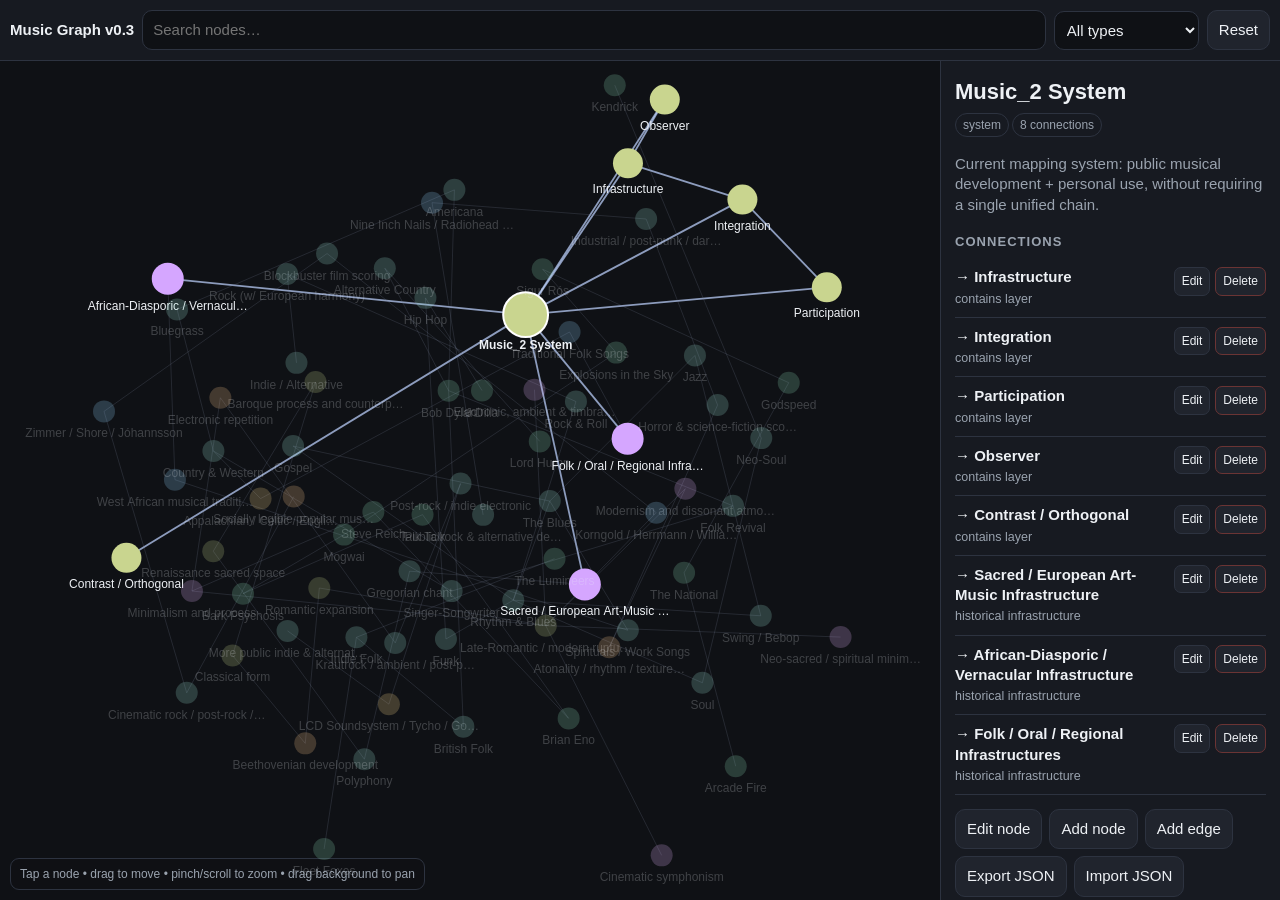
==== commit 7999d99c: "Add files via upload" ====
--- a/index.html
+++ b/index.html
@@ -3,7 +3,7 @@
 <head>
 <meta charset="utf-8" />
 <meta name="viewport" content="width=device-width,initial-scale=1,viewport-fit=cover" />
-<title>Music Graph v0.2</title>
+<title>Music Graph v0.3</title>
 <style>
 :root{--bg:#0f1115;--panel:#171a21;--panel2:#20242d;--text:#eef1f5;--muted:#9aa3af;--border:#2d3340;--accent:#8fb5ff;--danger:#ff8f8f;--ok:#8fd9b6}
 *{box-sizing:border-box} body{margin:0;font:15px/1.35 -apple-system,BlinkMacSystemFont,"Segoe UI",sans-serif;background:var(--bg);color:var(--text);height:100dvh;overflow:hidden}
@@ -21,7 +21,7 @@
 <body>
 <div id="app">
   <div class="topbar">
-    <div class="brand">Music Graph v0.2</div>
+    <div class="brand">Music Graph v0.3</div>
     <input id="search" class="search" placeholder="Search nodes…" autocomplete="off" />
     <select id="typeFilter"><option value="">All types</option></select>
     <button id="resetBtn" title="Reset view">Reset</button>
@@ -129,7 +129,7 @@
 function renderPanel(){const n=data.nodes.find(x=>x.id===selectedId)||data.nodes[0];if(!n)return;const related=data.edges.map((e,idx)=>({e,idx})).filter(x=>x.e.source===n.id||x.e.target===n.id).map(x=>{const e=x.e,out=e.source===n.id,other=data.nodes.find(y=>y.id===(out?e.target:e.source));return {idx:x.idx,dir:out?'→':'←',type:e.type,notes:e.notes||'',other}}).filter(x=>x.other);
  const html=`<div class="nodeTitle">${esc(n.name)}</div><div><span class="pill">${esc(n.type)}</span><span class="pill">${related.length} connection${related.length===1?'':'s'}</span></div><p class="muted">${esc(n.notes||'No notes yet.')}</p><div class="section"><h3>Connections</h3>${related.length?related.map(r=>`<div class="edge ${selectedEdgeIdx===r.idx?'edgeSelected':''}"><div class="edgeMain"><div class="edgeJump" data-jump="${esc(r.other.id)}"><b>${r.dir} ${esc(r.other.name)}</b><small>${esc(r.type)}${r.notes?' · '+esc(r.notes):''}</small></div><div class="edgeActions"><button onclick="showEditEdge(${r.idx});event.stopPropagation()">Edit</button><button class="danger" onclick="deleteEdge(${r.idx});event.stopPropagation()">Delete</button></div></div></div>`).join(''):'<div class="muted">No connections.</div>'}</div><div class="toolbar"><button onclick="showEditNode()">Edit node</button><button onclick="showAddNode()">Add node</button><button onclick="showAddEdge()">Add edge</button><button onclick="exportData()">Export JSON</button><button onclick="document.getElementById('importFile').click()">Import JSON</button><input id="importFile" type="file" accept="application/json" hidden onchange="importData(event)"><button class="danger" onclick="resetSeed()">Restore seed</button></div><div class="status">Changes are stored in this browser using local storage.</div>`;
  document.getElementById('panel').innerHTML=html;document.getElementById('mobilePanel').innerHTML=html;document.querySelectorAll('[data-jump]').forEach(el=>el.onclick=()=>{selectedId=el.dataset.jump;selectedEdgeIdx=null;renderPanel()})}
-function editForm(mode){const n=mode==='edit'?data.nodes.find(x=>x.id===selectedId):{id:'',name:'',type:'artist',notes:''};return `<div class="form"><label>Name<input id="fName" value="${attr(n.name)}"></label><label>Type<input id="fType" value="${attr(n.type)}"></label><label>Notes<textarea id="fNotes">${esc(n.notes||'')}</textarea></label><button onclick="saveNode('${mode}')">Save</button><button onclick="renderPanel()">Cancel</button></div>`}
+function editForm(mode){const n=mode==='edit'?data.nodes.find(x=>x.id===selectedId):{id:'',name:'',type:'artist',notes:''};const del=mode==='edit'?`<button class="danger" onclick="deleteNode('${attr(n.id)}')">Delete node</button>`:'';return `<div class="form"><label>Name<input id="fName" value="${attr(n.name)}"></label><label>Type<input id="fType" value="${attr(n.type)}"></label><label>Notes<textarea id="fNotes">${esc(n.notes||'')}</textarea></label><button onclick="saveNode('${mode}')">Save</button>${del}<button onclick="renderPanel()">Cancel</button></div>`}
 function showEditNode(){setPanels(editForm('edit'))} function showAddNode(){setPanels(editForm('add'))}
 function edgeOptions(selected){return data.nodes.map(n=>`<option value="${attr(n.id)}" ${n.id===selected?'selected':''}>${esc(n.name)}</option>`).join('')}
 function showAddEdge(){selectedEdgeIdx=null;setPanels(`<div class="form"><div class="nodeTitle">Add relationship</div><label>From<select id="eFrom">${edgeOptions(selectedId)}</select></label><label>Relationship<input id="eType" placeholder="e.g. develops into"></label><label>To<select id="eTo">${edgeOptions('')}</select></label><label>Notes<textarea id="eNotes"></textarea></label><button onclick="saveEdge()">Save edge</button><button onclick="renderPanel()">Cancel</button></div>`)}
@@ -140,8 +140,9 @@
 function saveEdge(){const source=val('eFrom'),target=val('eTo'),type=val('eType').trim()||'related to',notes=val('eNotes').trim();if(source===target)return alert('Choose two different nodes.');data.edges.push({source,target,type,notes});selectedEdgeIdx=data.edges.length-1;saveData();rebuild()}
 function saveEditedEdge(idx){const source=val('eFrom'),target=val('eTo'),type=val('eType').trim()||'related to',notes=val('eNotes').trim();if(source===target)return alert('Choose two different nodes.');if(!data.edges[idx])return;data.edges[idx]={source,target,type,notes};selectedId=source;selectedEdgeIdx=idx;saveData();rebuild()}
 function deleteEdge(idx){const e=data.edges[idx];if(!e)return;if(!confirm('Delete this relationship?'))return;const keepNode=selectedId;data.edges.splice(idx,1);selectedEdgeIdx=null;selectedId=keepNode;saveData();rebuild()}
+function deleteNode(id){const n=data.nodes.find(x=>x.id===id);if(!n)return;const connected=data.edges.filter(e=>e.source===id||e.target===id);const fallbackEdge=connected[0];const fallbackId=fallbackEdge?(fallbackEdge.source===id?fallbackEdge.target:fallbackEdge.source):null;const msg=`Delete “${n.name}”?\n\nThis will also delete ${connected.length} connected relationship${connected.length===1?'':'s'}. This cannot be undone unless you restore/import an earlier JSON export.`;if(!confirm(msg))return;data.edges=data.edges.filter(e=>e.source!==id&&e.target!==id);data.nodes=data.nodes.filter(x=>x.id!==id);selectedEdgeIdx=null;selectedId=(fallbackId&&data.nodes.some(x=>x.id===fallbackId))?fallbackId:(data.nodes[0]?.id||null);saveData();rebuild();if(!selectedId){setPanels('<div class="muted">Graph is empty. Add a node to continue.</div><div class="toolbar"><button onclick="showAddNode()">Add node</button></div>')}}
 
-function val(id){return document.querySelector('#panel #'+id)?.value ?? document.querySelector('#mobilePanel #'+id)?.value ?? ''}
+function val(id){const panels=[document.getElementById('mobilePanel'),document.getElementById('panel')];for(const p of panels){if(!p)continue;const el=p.querySelector('#'+id);if(el&&getComputedStyle(p).display!=='none')return el.value}for(const p of panels){const el=p?.querySelector('#'+id);if(el)return el.value}return ''}
 function exportData(){const blob=new Blob([JSON.stringify(data,null,2)],{type:'application/json'}),a=document.createElement('a');a.href=URL.createObjectURL(blob);a.download='music-graph-data.json';a.click();setTimeout(()=>URL.revokeObjectURL(a.href),1000)}
 function importData(ev){const f=ev.target.files[0];if(!f)return;const rd=new FileReader();rd.onload=()=>{try{const x=JSON.parse(rd.result);if(!Array.isArray(x.nodes)||!Array.isArray(x.edges))throw Error();data=x;selectedId=data.nodes[0]?.id||null;selectedEdgeIdx=null;saveData();rebuild();alert('Imported.')}catch(e){alert('That file does not look like Music Graph JSON.')}};rd.readAsText(f)}
 function resetSeed(){if(confirm('Replace local changes with the original Music_2 seed graph?')){data=clone(SEED);selectedId='system';selectedEdgeIdx=null;saveData();rebuild();resetView()}}
